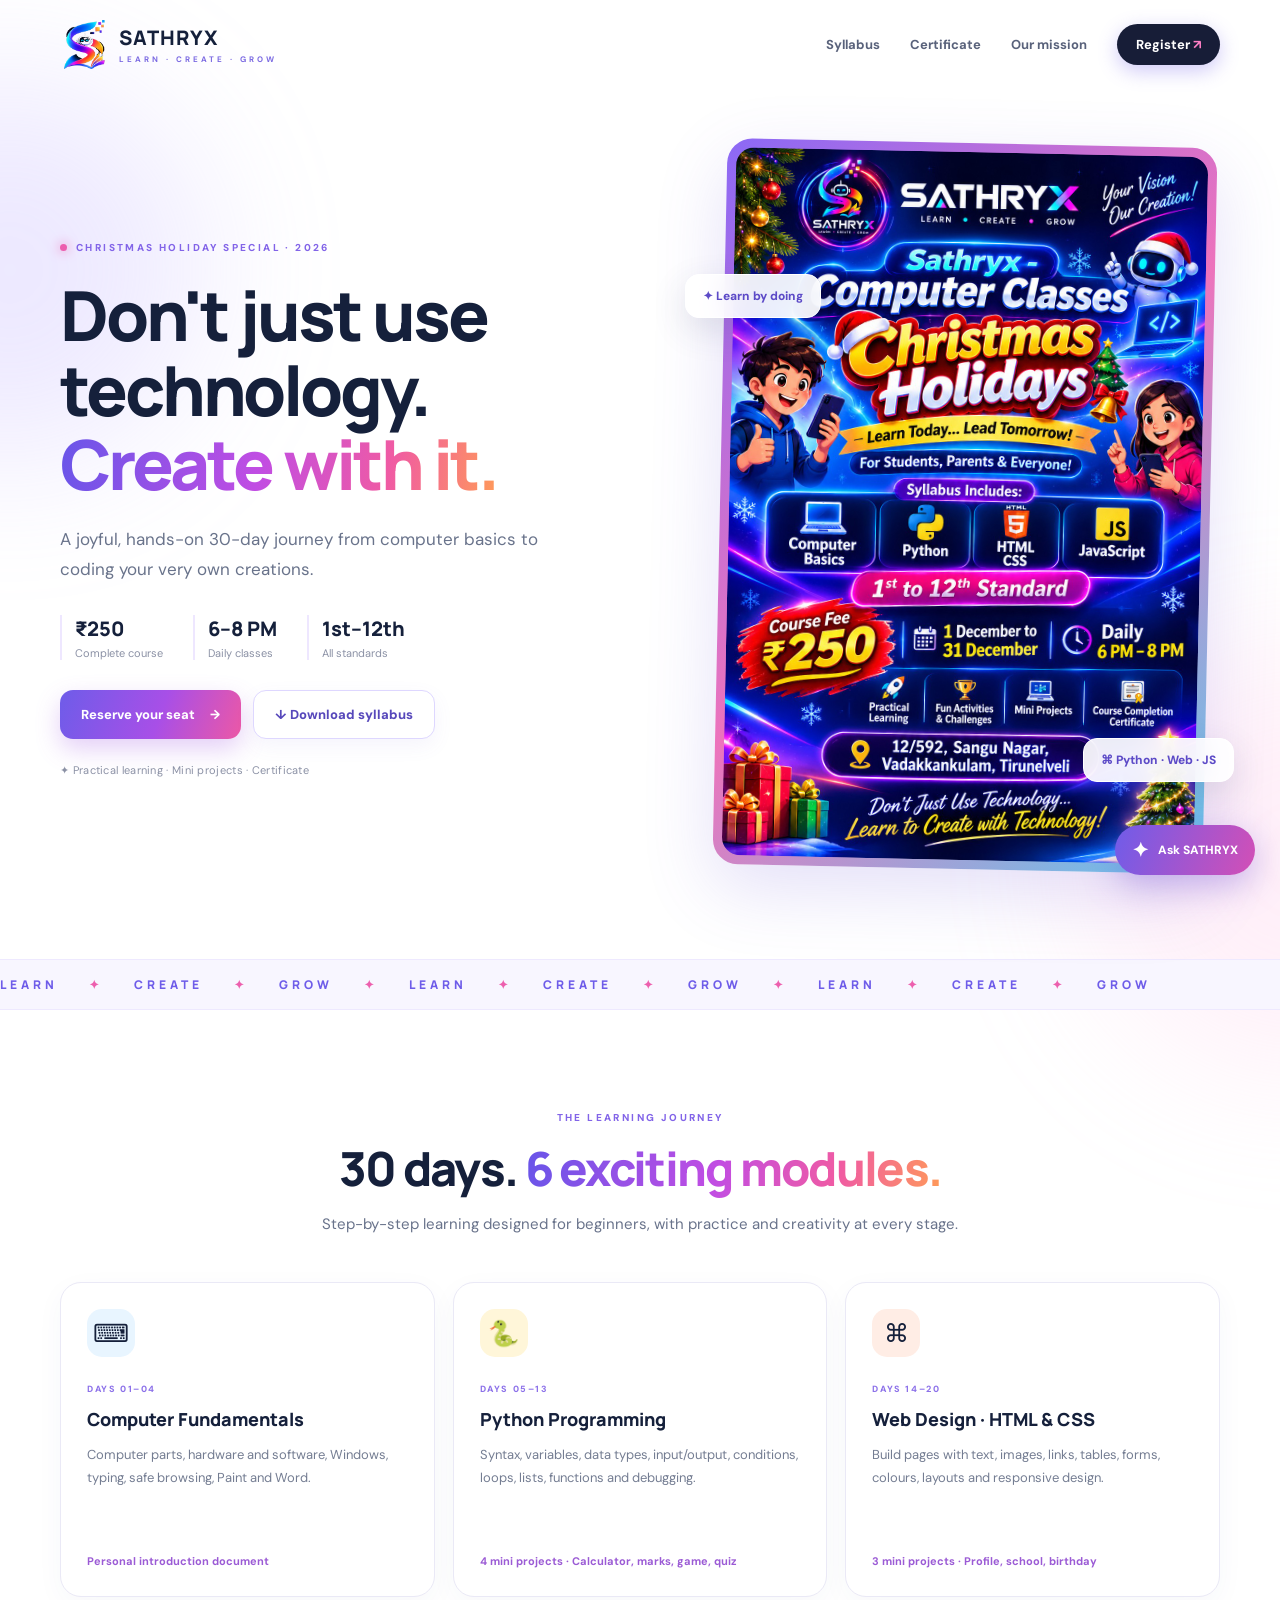
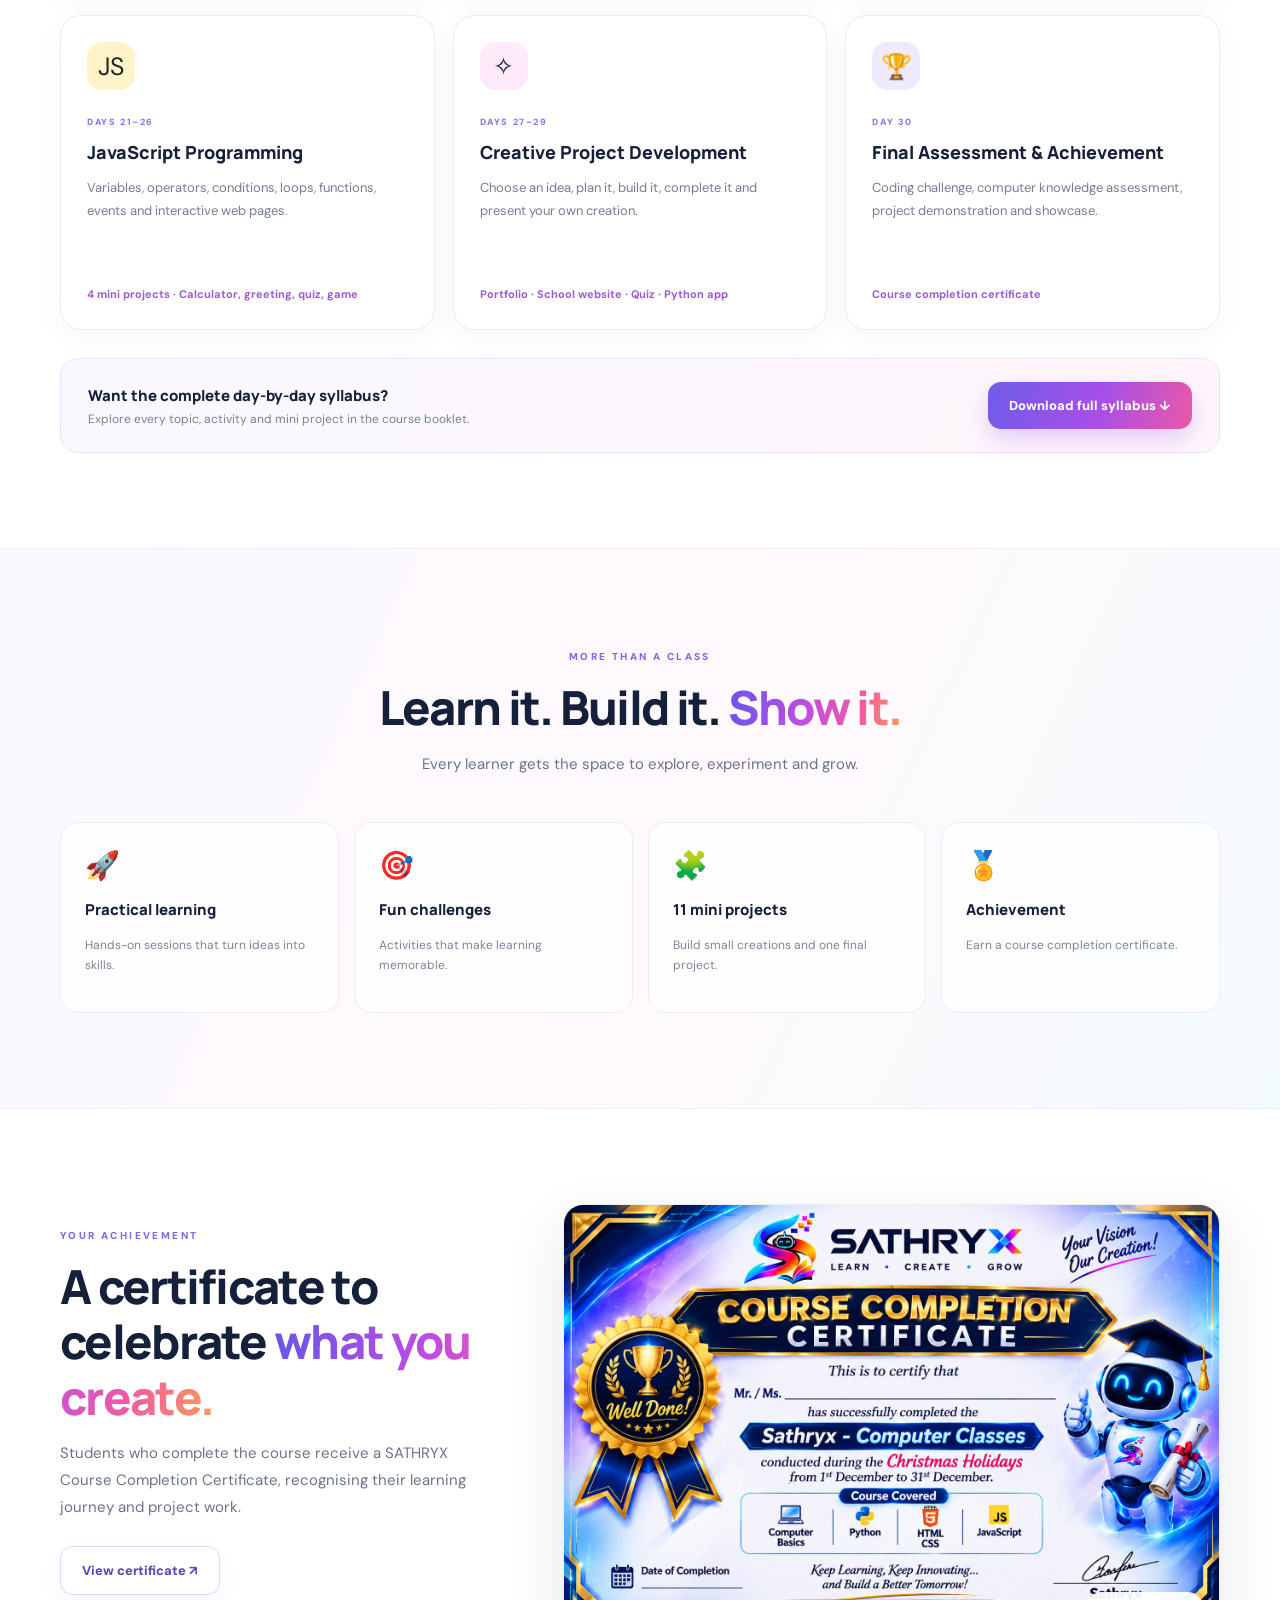
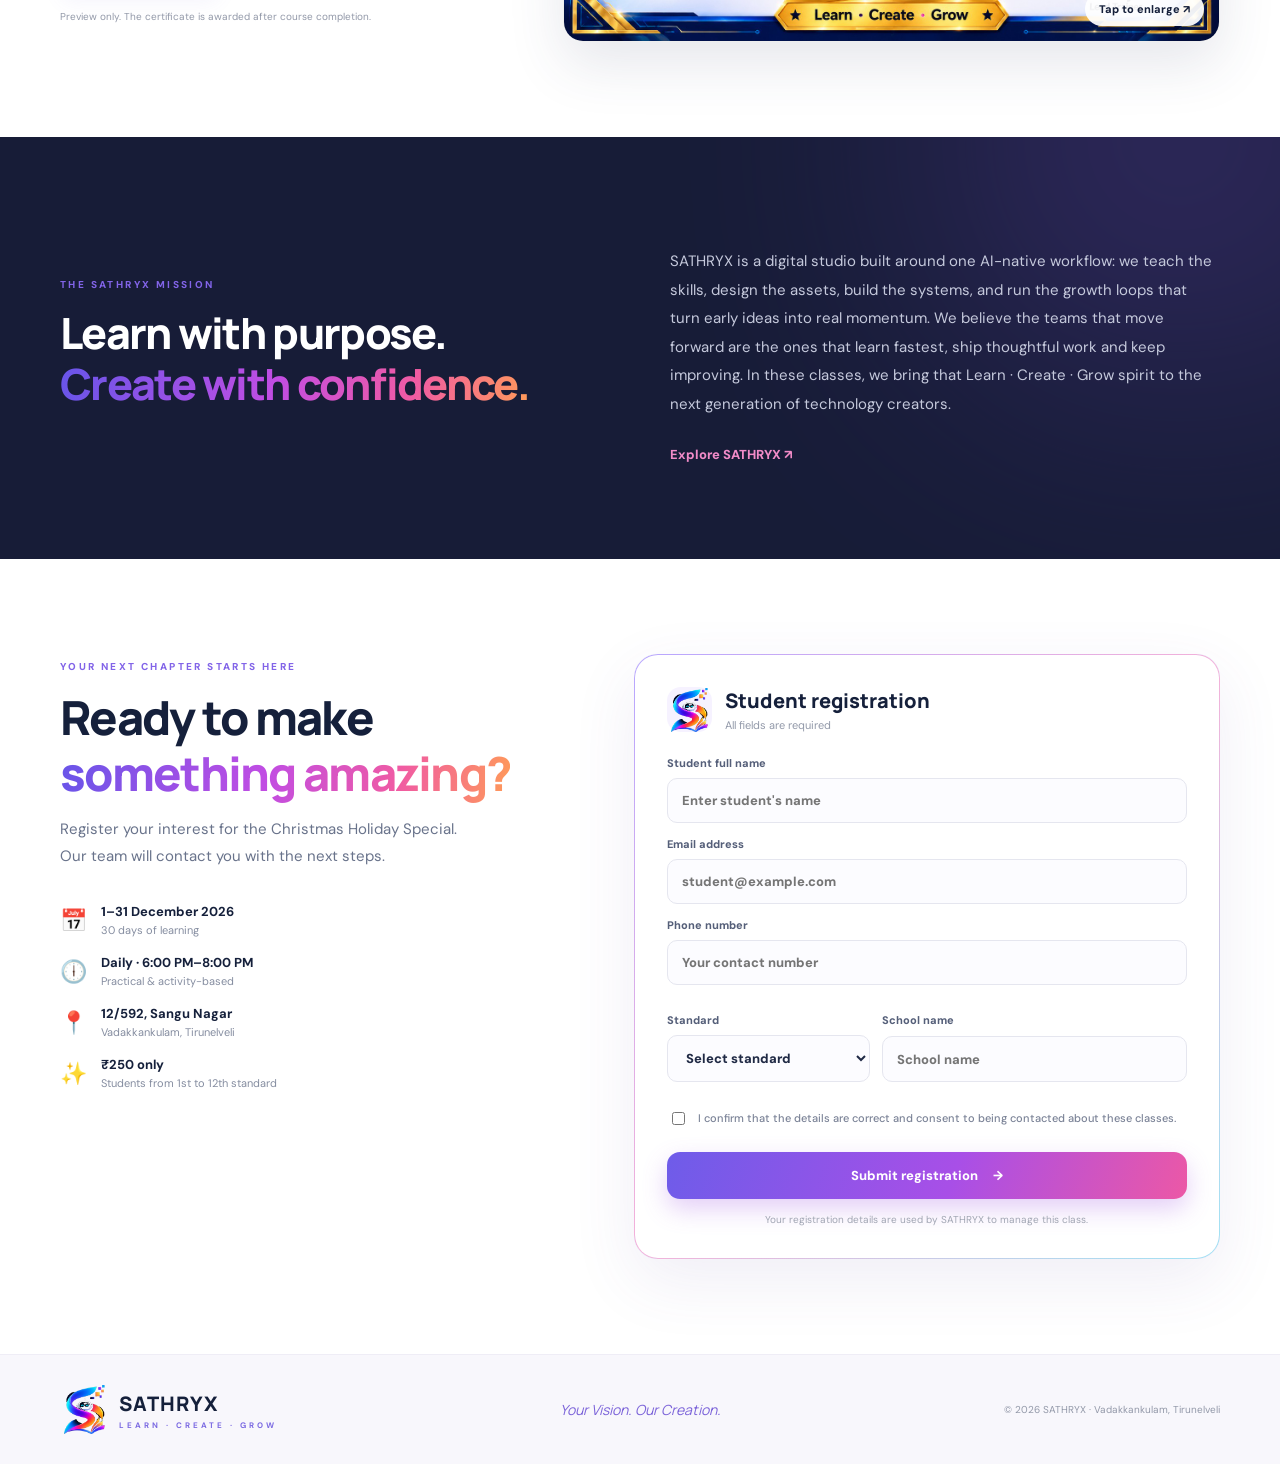
==== templates/index.html @ ca109db5 "Initial secure commit - SATHRYX Computer Classes" ====
<!DOCTYPE html>
<html lang="en">
<head>
<meta charset="UTF-8">
<meta name="viewport" content="width=device-width, initial-scale=1, viewport-fit=cover">
<meta name="theme-color" content="#ffffff">
<title>SATHRYX Christmas Computer Classes</title>
<meta name="description" content="30 days of practical computer learning with SATHRYX. Register for Christmas Holiday Special Computer Classes.">
<style>
@import url('https://fonts.googleapis.com/css2?family=DM+Sans:wght@400;500;600;700;800&family=Manrope:wght@400;500;600;700;800&display=swap');
:root{--ink:#15203b;--muted:#69738b;--line:#e9eaf4;--purple:#7656ef;--pink:#ed4eaa;--cyan:#36bde9;--shadow:0 20px 60px #53618c18}
*{box-sizing:border-box}
html{scroll-behavior:smooth;scroll-padding-top:90px;overflow-x:hidden;max-width:100%;-webkit-text-size-adjust:100%}
body{margin:0;background:#fff;color:var(--ink);font-family:'DM Sans',sans-serif;overflow-x:hidden;max-width:100%;position:relative}
@supports(overflow:clip){html,body{overflow-x:clip}}
img{max-width:100%}
a{color:inherit;text-decoration:none}
button,input,select{font:inherit}
.wrap{width:min(1160px,calc(100% - 44px));margin:auto}

/* Background blobs are clipped so they can never widen the page */
.ambient-wrap{position:absolute;inset:0;overflow:hidden;pointer-events:none;z-index:-1}
.ambient{position:absolute;pointer-events:none;filter:blur(75px);opacity:.25;border-radius:50%}
.a1{width:380px;height:380px;top:80px;left:-180px;background:#b7a7ff}
.a2{width:420px;height:420px;top:650px;right:-230px;background:#ffc1e5}

.nav{height:88px;display:flex;align-items:center;justify-content:space-between;position:relative;z-index:4}
.brand{display:flex;align-items:center;gap:10px;font:800 20px Manrope;letter-spacing:1px}
.brand img{width:49px;height:49px;object-fit:contain}
.brand small{display:block;font:700 8px 'DM Sans';letter-spacing:3px;color:#7b6ae2;margin-top:3px}
.nav nav{display:flex;align-items:center;gap:30px;color:#59627b;font-size:13px;font-weight:700}
.nav nav a:hover,.text-link:hover{color:var(--purple)}
.nav-cta{padding:12px 19px;border-radius:30px;background:#171d37;color:white!important;box-shadow:0 6px 20px #6e5ce955}
.nav-cta span{color:#ff80c7}
.hero{display:grid;grid-template-columns:minmax(0,1fr) minmax(0,.86fr);gap:55px;align-items:center;padding:55px 0 90px}
.eyebrow{font-size:10px;letter-spacing:2.4px;font-weight:800;color:#8264e8;display:inline-flex;align-items:center;gap:9px}
.eyebrow i{width:7px;height:7px;border-radius:50%;background:#ec5eae;box-shadow:0 0 12px #ec5eae;flex:none}
.hero h1{font:800 clamp(38px,5.5vw,69px)/1.08 Manrope;letter-spacing:-3px;margin:22px 0}
.gradient-text{background:linear-gradient(100deg,#6755e9 0%,#c14de3 46%,#f05ba3 75%,#ff9b58 100%);-webkit-background-clip:text;background-clip:text;color:transparent}
.lead{font-size:17px;line-height:1.8;color:var(--muted);max-width:500px}
.hero-facts{display:flex;gap:30px;margin:30px 0;flex-wrap:wrap}
.hero-facts div{display:grid;gap:4px;border-left:2px solid #eee7ff;padding-left:13px}
.hero-facts b{font:800 20px Manrope}
.hero-facts small{color:#8b91a5;font-size:11px}
.hero-actions{display:flex;gap:12px;flex-wrap:wrap}
.btn{border:0;cursor:pointer;display:inline-flex;align-items:center;justify-content:center;gap:15px;padding:15px 21px;border-radius:13px;font-weight:800;font-size:13px;transition:.25s transform,.25s box-shadow,.25s filter}
.btn:hover{transform:translateY(-4px);filter:saturate(1.2)}
.primary{color:white;background:linear-gradient(110deg,#6e5ce9,#a84fe7 55%,#ec58a6);box-shadow:0 10px 25px #a15be44a}
.primary:hover{box-shadow:0 15px 32px #a15be477}
.secondary{background:white;color:#5748bb;border:1px solid #ded7ff;box-shadow:0 7px 20px #6f5edb12}
.micro-note{margin-top:24px;color:#8b91a5;font-size:11px;letter-spacing:.3px}
.hero-art{position:relative;max-width:490px;margin:auto;width:100%}
.poster-frame{padding:9px;background:linear-gradient(135deg,#8b69f6,#ed73bc,#62c8ed);border-radius:25px;box-shadow:0 24px 70px #6d5bdc30;transform:rotate(1.2deg);transition:.4s}
.poster-frame:hover{transform:rotate(0) translateY(-7px)}
.poster-frame img{width:100%;height:auto;display:block;border-radius:18px}
.float-chip{position:absolute;background:#ffffffeb;backdrop-filter:blur(14px);border:1px solid #fff;box-shadow:0 12px 35px #38406b24;padding:13px 17px;border-radius:14px;font-weight:800;font-size:12px;color:#5c4ac7;white-space:nowrap}
.chip-one{left:-35px;top:18%}
.chip-two{right:-24px;bottom:12%}
.ticker{overflow:hidden;background:#f8f6ff;border-block:1px solid #eee9ff;padding:16px 0;color:#6e5ce9;font:800 12px Manrope;letter-spacing:4px;white-space:nowrap}
.ticker div{width:max-content;animation:marquee 28s linear infinite}
.ticker b{color:#ed5fae;margin:0 25px}
@keyframes marquee{to{transform:translateX(-35%)}}
.section{padding:95px 0}
.section-head{text-align:center;max-width:680px;margin:0 auto 44px}
.section-head h2,.certificate-copy h2,.mission h2,.register-intro h2{font:800 clamp(28px,4vw,47px)/1.18 Manrope;letter-spacing:-1.7px;margin:15px 0}
.section-head p,.certificate-copy p,.register-intro>p{color:var(--muted);line-height:1.8;font-size:15px}
.module-grid{display:grid;grid-template-columns:repeat(3,minmax(0,1fr));gap:18px}
.module-card{padding:26px;border:1px solid #eae9f6;border-radius:21px;background:#fff;box-shadow:0 8px 28px #3d47750a;transition:.3s;position:relative;overflow:hidden}
.module-card:before{content:'';position:absolute;inset:0 0 auto;height:3px;background:linear-gradient(90deg,#7562ed,#ed65b5,#56c5ed);transform:scaleX(0);transform-origin:left;transition:.3s}
.module-card:hover{transform:translateY(-8px);box-shadow:0 20px 45px #5142a51c;border-color:#d8d0ff}
.module-card:hover:before{transform:scaleX(1)}
.module-icon{width:48px;height:48px;border-radius:15px;display:grid;place-items:center;font-size:25px;margin-bottom:19px}
.blue{background:#e8f5ff}.yellow{background:#fff6d9}.orange{background:#ffede5}.gold{background:#fff4c9;color:#222}.pink{background:#ffeafa}.purple{background:#f0eaff}
.module-days{font-size:9px;letter-spacing:1.6px;font-weight:800;color:#8c71e9}
.module-card h3{font:800 18px Manrope;margin:10px 0}
.module-card p{font-size:13px;color:#747d92;line-height:1.75;min-height:92px}
.module-card small{font-size:11px;color:#9b5bd5;font-weight:700}
.syllabus-banner{margin-top:28px;padding:23px 27px;border:1px solid #e9e2ff;background:linear-gradient(110deg,#faf8ff,#fff7fc);border-radius:18px;display:flex;justify-content:space-between;align-items:center;gap:20px}
.syllabus-banner div{display:grid;gap:5px}
.syllabus-banner b{font:800 15px Manrope}
.syllabus-banner span{font-size:12px;color:#798196}
.benefits{background:linear-gradient(115deg,#faf9ff,#fff9fc 55%,#f4fbff);border-block:1px solid #f0edf9}
.benefit-grid{display:grid;grid-template-columns:repeat(4,minmax(0,1fr));gap:15px}
.benefit{background:#ffffffc9;border:1px solid #eeeaf8;border-radius:18px;padding:24px;transition:.25s}
.benefit:hover{transform:translateY(-6px);box-shadow:var(--shadow)}
.benefit>span{font-size:28px}
.benefit h3{font:800 15px Manrope}
.benefit p{font-size:12px;color:#7b8498;line-height:1.7}
.split{display:grid;grid-template-columns:minmax(0,.8fr) minmax(0,1.2fr);gap:65px;align-items:center}
.certificate-copy p{margin-bottom:25px}
.disclaimer{display:block;color:#9298a8;font-size:10px;margin-top:15px}
.certificate-image{display:block;position:relative;border-radius:20px;overflow:hidden;box-shadow:0 22px 55px #34416b20;border:1px solid #eee}
.certificate-image img{width:100%;height:auto;display:block;transition:.5s}
.certificate-image:hover img{transform:scale(1.035)}
.certificate-image span{position:absolute;bottom:15px;right:15px;background:#fffE;padding:10px 14px;border-radius:30px;font-size:11px;font-weight:800}
.mission{background:#171c37;color:white;position:relative;overflow:hidden}
.mission:after{content:'';position:absolute;width:400px;height:400px;border-radius:50%;right:-100px;top:-200px;background:#8858e7;filter:blur(140px);opacity:.35}
.mission-inner{display:grid;grid-template-columns:minmax(0,1fr) minmax(0,1fr);gap:60px;align-items:center;position:relative;z-index:1}
.mission h2{font-size:clamp(30px,4vw,43px)}
.mission p{color:#c5c9dc;line-height:1.9;font-size:15px}
.text-link{display:inline-block;color:#f18bc8;font-weight:800;font-size:13px;margin-top:13px}
.register-section{display:grid;grid-template-columns:minmax(0,.85fr) minmax(0,1fr);gap:75px;align-items:start}
.register-intro>p{max-width:400px}
.detail-stack{display:grid;gap:17px;margin-top:33px}
.detail-stack>div{display:flex;gap:14px;align-items:center;font-size:22px}
.detail-stack span{display:grid;gap:3px;min-width:0}
.detail-stack b{font-size:13px}
.detail-stack small{font-size:11px;color:#858da0}
.register-card{padding:32px;border:1px solid #e8e4f8;border-radius:23px;background:#fff;box-shadow:0 22px 65px #5c4b9b18;position:relative;min-width:0}
.register-card:before{content:'';position:absolute;inset:-1px;border-radius:24px;padding:1px;background:linear-gradient(135deg,#b7a7ff,#f4b1d9,#9fe3f4);-webkit-mask:linear-gradient(#000 0 0) content-box,linear-gradient(#000 0 0);-webkit-mask-composite:xor;mask-composite:exclude;pointer-events:none}
.form-heading{display:flex;gap:13px;align-items:center;margin-bottom:24px}
.mini-logo{width:45px;height:45px;border-radius:14px;background:#f6f2ff;display:grid;place-items:center;flex:none}
.mini-logo img{width:37px}
.form-heading h3{margin:0;font:800 20px Manrope}
.form-heading p{margin:4px 0 0;color:#9299a9;font-size:11px}
.register-card label{display:grid;gap:8px;font-size:11px;font-weight:800;color:#555f79;margin:14px 0;min-width:0}
.register-card input,.register-card select{width:100%;min-width:0;padding:13px 14px;border:1px solid #e5e6ef;border-radius:10px;outline:0;background:#fcfcff;color:#202a45;font-size:13px;transition:.2s}
.register-card input:focus,.register-card select:focus{border-color:#a48df5;box-shadow:0 0 0 4px #9d85f51c;background:#fff}
.form-row{display:grid;grid-template-columns:minmax(0,.8fr) minmax(0,1.2fr);gap:12px}
.register-card .consent{display:flex;align-items:flex-start;gap:9px;font-weight:500;line-height:1.6;color:#7b8397}
.consent input{width:15px;margin-top:2px;accent-color:#815eea;flex:none}
.submit-btn{width:100%;margin-top:10px}
.form-message{font-size:12px;line-height:1.5;color:#20835b}
.privacy-note{display:block;text-align:center;color:#a0a5b2;font-size:10px;margin-top:14px}
.footer{background:#f8f7fc;border-top:1px solid #efedf6;padding:30px 0}
.footer-inner{display:flex;align-items:center;justify-content:space-between}
.footer-inner p{font:italic 14px Manrope;color:#7b63d9}
.footer-inner>small{color:#9298a8;font-size:10px}

/* Chat launcher + panel (fixed to the visible screen, safe-area aware) */
.chat-launch{position:fixed;right:max(25px,env(safe-area-inset-right));bottom:max(25px,env(safe-area-inset-bottom));z-index:10;border:0;border-radius:40px;padding:12px 17px;background:linear-gradient(110deg,#6f5ce9,#d34fb6);color:white;box-shadow:0 10px 35px #7958d866;display:flex;gap:9px;align-items:center;cursor:pointer;font-weight:800;max-width:calc(100vw - 30px)}
.chat-launch span{font-size:20px}
.chat-launch i{font-style:normal;font-size:12px;white-space:nowrap}
.chat-panel{position:fixed;right:max(24px,env(safe-area-inset-right));bottom:calc(max(25px,env(safe-area-inset-bottom)) + 60px);width:min(360px,calc(100vw - 32px));height:min(470px,calc(100vh - 120px));height:min(470px,calc(100dvh - 120px));background:#fff;border:1px solid #e7e2f5;border-radius:20px;box-shadow:0 22px 80px #26345b35;z-index:11;display:none;flex-direction:column;overflow:hidden}
.chat-panel.open{display:flex;animation:pop .22s ease}
@keyframes pop{from{opacity:0;transform:translateY(12px) scale(.97)}to{opacity:1;transform:none}}
.chat-head{display:flex;align-items:center;gap:11px;padding:15px;background:linear-gradient(110deg,#f7f4ff,#fff5fb);border-bottom:1px solid #eee}
.bot-avatar{width:36px;height:36px;border-radius:12px;background:linear-gradient(130deg,#735fe9,#ec61b1);display:grid;place-items:center;color:white;flex:none}
.chat-head div:nth-child(2){display:grid;gap:3px;flex:1;min-width:0}
.chat-head b{font-size:13px}
.chat-head small{font-size:10px;color:#8790a4}
.chat-head button{border:0;background:none;font-size:24px;color:#69728a;cursor:pointer}
.chat-controls{padding:10px 15px;display:flex;align-items:center;justify-content:space-between;font-size:11px;color:#7b8499}
.chat-controls select{border:1px solid #e5e2f2;border-radius:8px;padding:6px}
.chat-messages{padding:15px;flex:1;overflow:auto;background:#fcfbff;-webkit-overflow-scrolling:touch}
.bubble{max-width:88%;padding:11px 13px;border-radius:14px;font-size:12px;line-height:1.6;margin-bottom:10px;white-space:pre-wrap;overflow-wrap:anywhere}
.bubble.bot{background:white;border:1px solid #eeeaf7;color:#4f5870;border-top-left-radius:4px}
.bubble.user{background:#765ce8;color:white;margin-left:auto;border-top-right-radius:4px}
.chat-form{display:flex;gap:8px;padding:12px;border-top:1px solid #eee}
.chat-form input{flex:1;min-width:0;border:1px solid #e7e6ef;border-radius:10px;padding:11px;font-size:12px;outline:0}
.chat-form button{width:40px;border:0;border-radius:10px;background:#785ee9;color:white;cursor:pointer}

/* Tablet */
@media(max-width:850px){
.hero{gap:30px}
.module-grid{grid-template-columns:repeat(2,minmax(0,1fr))}
.split,.register-section{gap:35px}
.benefit-grid{grid-template-columns:repeat(2,minmax(0,1fr))}
}

/* Phone */
@media(max-width:650px){
.wrap{width:calc(100% - 30px);max-width:520px}
.nav{height:72px}
.brand{font-size:17px}
.brand img{width:42px;height:42px}
.nav nav{gap:12px}
.nav nav>a:not(.nav-cta){display:none}
.nav-cta{padding:10px 14px}
.hero{grid-template-columns:minmax(0,1fr);padding:35px 0 65px;gap:38px}
.hero h1{font-size:clamp(34px,11vw,45px);letter-spacing:-2px}
.lead{font-size:15px}
.hero-facts{gap:20px}
.hero-facts b{font-size:17px}
.hero-art{width:88%}
.chip-one{left:-10px}
.chip-two{right:-10px}
.float-chip{padding:10px 13px;font-size:11px}
.section{padding:70px 0}
.module-grid{gap:12px}
.module-card{padding:18px}
.module-card h3{font-size:15px}
.module-card p{font-size:12px;min-height:120px}
.module-card small{font-size:10px}
.syllabus-banner{align-items:flex-start;flex-direction:column}
.syllabus-banner .btn{width:100%}
.benefit-grid{gap:10px}
.benefit{padding:17px}
.split,.register-section,.mission-inner{grid-template-columns:minmax(0,1fr);gap:30px}
.certificate-copy h2,.register-intro h2,.mission h2{font-size:clamp(28px,9vw,36px)}
.mission-inner{gap:5px}
.detail-stack>div{font-size:20px}
.register-card{padding:23px 18px}
/* 16px stops iPhone from zooming the page when a field is tapped */
.register-card input,.register-card select{font-size:16px}
.form-row{grid-template-columns:minmax(0,1fr)}
.footer-inner{flex-wrap:wrap;gap:12px}
.footer-inner>small{width:100%}
.hero-actions .btn{font-size:12px;padding:13px 15px}
.chat-launch{right:max(15px,env(safe-area-inset-right));bottom:max(15px,env(safe-area-inset-bottom));padding:11px 15px}
.chat-panel{right:max(10px,env(safe-area-inset-right));left:10px;width:auto;bottom:calc(max(15px,env(safe-area-inset-bottom)) + 58px);height:min(470px,calc(100vh - 110px));height:min(470px,calc(100dvh - 110px))}
.chat-form input{font-size:16px}
}

/* Small phones */
@media(max-width:480px){
.module-grid,.benefit-grid{grid-template-columns:minmax(0,1fr)}
.module-card p{min-height:0}
.hero-facts{gap:14px}
.hero-art{width:92%}
}
@media(prefers-reduced-motion:reduce){.ticker div{animation:none}*{scroll-behavior:auto!important}}
</style>
</head>
<body>
<div class="ambient-wrap"><div class="ambient a1"></div><div class="ambient a2"></div></div>
<header class="nav wrap"><a class="brand" href="#top"><img src="/static/img/sathryx-logo.webp" alt="SATHRYX logo"><span>SATHRYX<small>LEARN · CREATE · GROW</small></span></a><nav><a href="#journey">Syllabus</a><a href="#certificate">Certificate</a><a href="#mission">Our mission</a><a class="nav-cta" href="#register">Register <span>↗</span></a></nav></header>
<main id="top"><section class="hero wrap"><div class="hero-copy"><span class="eyebrow"><i></i> CHRISTMAS HOLIDAY SPECIAL · 2026</span><h1>Don't just use technology.<br><span class="gradient-text">Create with it.</span></h1><p class="lead">A joyful, hands-on 30-day journey from computer basics to coding your very own creations.</p><div class="hero-facts"><div><b>₹250</b><small>Complete course</small></div><div><b>6–8 PM</b><small>Daily classes</small></div><div><b>1st–12th</b><small>All standards</small></div></div><div class="hero-actions"><a class="btn primary" href="#register">Reserve your seat <span>→</span></a><a class="btn secondary" href="/static/docs/sathryx-course-syllabus.pdf" download>↓ Download syllabus</a></div><div class="micro-note">✦ Practical learning · Mini projects · Certificate</div></div><div class="hero-art"><div class="poster-frame"><img src="/static/img/christmas-poster.jpg" alt="SATHRYX Christmas Holiday Computer Classes promotional poster"></div><div class="float-chip chip-one">✦ Learn by doing</div><div class="float-chip chip-two">⌘ Python · Web · JS</div></div></section>
<section class="ticker"><div>LEARN <b>✦</b> CREATE <b>✦</b> GROW <b>✦</b> LEARN <b>✦</b> CREATE <b>✦</b> GROW <b>✦</b> LEARN <b>✦</b> CREATE <b>✦</b> GROW</div></section>
<section class="section wrap" id="journey"><div class="section-head"><span class="eyebrow">THE LEARNING JOURNEY</span><h2>30 days. <span class="gradient-text">6 exciting modules.</span></h2><p>Step-by-step learning designed for beginners, with practice and creativity at every stage.</p></div><div class="module-grid"><article class="module-card"><div class="module-icon blue">⌨</div><span class="module-days">DAYS 01–04</span><h3>Computer Fundamentals</h3><p>Computer parts, hardware and software, Windows, typing, safe browsing, Paint and Word.</p><small>Personal introduction document</small></article><article class="module-card"><div class="module-icon yellow">🐍</div><span class="module-days">DAYS 05–13</span><h3>Python Programming</h3><p>Syntax, variables, data types, input/output, conditions, loops, lists, functions and debugging.</p><small>4 mini projects · Calculator, marks, game, quiz</small></article><article class="module-card"><div class="module-icon orange">⌘</div><span class="module-days">DAYS 14–20</span><h3>Web Design · HTML & CSS</h3><p>Build pages with text, images, links, tables, forms, colours, layouts and responsive design.</p><small>3 mini projects · Profile, school, birthday</small></article><article class="module-card"><div class="module-icon gold">JS</div><span class="module-days">DAYS 21–26</span><h3>JavaScript Programming</h3><p>Variables, operators, conditions, loops, functions, events and interactive web pages.</p><small>4 mini projects · Calculator, greeting, quiz, game</small></article><article class="module-card"><div class="module-icon pink">✧</div><span class="module-days">DAYS 27–29</span><h3>Creative Project Development</h3><p>Choose an idea, plan it, build it, complete it and present your own creation.</p><small>Portfolio · School website · Quiz · Python app</small></article><article class="module-card"><div class="module-icon purple">🏆</div><span class="module-days">DAY 30</span><h3>Final Assessment & Achievement</h3><p>Coding challenge, computer knowledge assessment, project demonstration and showcase.</p><small>Course completion certificate</small></article></div><div class="syllabus-banner"><div><b>Want the complete day-by-day syllabus?</b><span>Explore every topic, activity and mini project in the course booklet.</span></div><a class="btn primary" href="/static/docs/sathryx-course-syllabus.pdf" download>Download full syllabus ↓</a></div></section>
<section class="section benefits"><div class="wrap"><div class="section-head"><span class="eyebrow">MORE THAN A CLASS</span><h2>Learn it. Build it. <span class="gradient-text">Show it.</span></h2><p>Every learner gets the space to explore, experiment and grow.</p></div><div class="benefit-grid"><div class="benefit"><span>🚀</span><h3>Practical learning</h3><p>Hands-on sessions that turn ideas into skills.</p></div><div class="benefit"><span>🎯</span><h3>Fun challenges</h3><p>Activities that make learning memorable.</p></div><div class="benefit"><span>🧩</span><h3>11 mini projects</h3><p>Build small creations and one final project.</p></div><div class="benefit"><span>🏅</span><h3>Achievement</h3><p>Earn a course completion certificate.</p></div></div></div></section>
<section class="section wrap split" id="certificate"><div class="certificate-copy"><span class="eyebrow">YOUR ACHIEVEMENT</span><h2>A certificate to celebrate <span class="gradient-text">what you create.</span></h2><p>Students who complete the course receive a SATHRYX Course Completion Certificate, recognising their learning journey and project work.</p><a class="btn secondary" href="/static/img/course-certificate.jpg" target="_blank">View certificate ↗</a><small class="disclaimer">Preview only. The certificate is awarded after course completion.</small></div><a class="certificate-image" href="/static/img/course-certificate.jpg" target="_blank"><img src="/static/img/course-certificate.jpg" alt="Preview of SATHRYX course completion certificate"><span>Tap to enlarge ↗</span></a></section>
<section class="section mission" id="mission"><div class="wrap mission-inner"><div><span class="eyebrow">THE SATHRYX MISSION</span><h2>Learn with purpose.<br><span class="gradient-text">Create with confidence.</span></h2></div><div><p>SATHRYX is a digital studio built around one AI-native workflow: we teach the skills, design the assets, build the systems, and run the growth loops that turn early ideas into real momentum. We believe the teams that move forward are the ones that learn fastest, ship thoughtful work and keep improving. In these classes, we bring that Learn · Create · Grow spirit to the next generation of technology creators.</p><a class="text-link" href="https://sathryx.onrender.com" target="_blank" rel="noopener">Explore SATHRYX ↗</a></div></div></section>
<section class="section wrap register-section" id="register"><div class="register-intro"><span class="eyebrow">YOUR NEXT CHAPTER STARTS HERE</span><h2>Ready to make <span class="gradient-text">something amazing?</span></h2><p>Register your interest for the Christmas Holiday Special. Our team will contact you with the next steps.</p><div class="detail-stack"><div>📅 <span><b>1–31 December 2026</b><small>30 days of learning</small></span></div><div>🕕 <span><b>Daily · 6:00 PM–8:00 PM</b><small>Practical & activity-based</small></span></div><div>📍 <span><b>12/592, Sangu Nagar</b><small>Vadakkankulam, Tirunelveli</small></span></div><div>✨ <span><b>₹250 only</b><small>Students from 1st to 12th standard</small></span></div></div></div><form class="register-card" id="registrationForm"><div class="form-heading"><div class="mini-logo"><img src="/static/img/sathryx-logo.webp" alt=""></div><div><h3>Student registration</h3><p>All fields are required</p></div></div><label>Student full name<input name="name" required maxlength="100" placeholder="Enter student's name"></label><label>Email address<input type="email" name="email" required maxlength="254" placeholder="student@example.com"></label><label>Phone number<input type="tel" name="phone" required minlength="8" maxlength="20" placeholder="Your contact number"></label><div class="form-row"><label>Standard<select name="standard" required><option value="">Select standard</option><option>1st Standard</option><option>2nd Standard</option><option>3rd Standard</option><option>4th Standard</option><option>5th Standard</option><option>6th Standard</option><option>7th Standard</option><option>8th Standard</option><option>9th Standard</option><option>10th Standard</option><option>11th Standard</option><option>12th Standard</option></select></label><label>School name<input name="school" required maxlength="180" placeholder="School name"></label></div><label class="consent"><input type="checkbox" required> I confirm that the details are correct and consent to being contacted about these classes.</label><button class="btn primary submit-btn" type="submit">Submit registration <span>→</span></button><p class="form-message" id="formMessage" role="status"></p><small class="privacy-note">Your registration details are used by SATHRYX to manage this class.</small></form></section>
</main><footer class="footer"><div class="wrap footer-inner"><a class="brand" href="#top"><img src="/static/img/sathryx-logo.webp" alt="SATHRYX"><span>SATHRYX<small>LEARN · CREATE · GROW</small></span></a><p>Your Vision. Our Creation.</p><small>© 2026 SATHRYX · Vadakkankulam, Tirunelveli</small></div></footer>
<button class="chat-launch" id="chatLaunch" aria-label="Open SATHRYX assistant"><span>✦</span><i>Ask SATHRYX</i></button><section class="chat-panel" id="chatPanel" aria-label="SATHRYX chat assistant"><div class="chat-head"><div class="bot-avatar">✦</div><div><b>SATHRYX Assistant</b><small>Here to help you learn</small></div><button id="chatClose" aria-label="Close chat">×</button></div><div class="chat-controls"><label for="chatLanguage">Language</label><select id="chatLanguage"><option>English</option><option>தமிழ்</option><option>Hindi</option></select></div><div class="chat-messages" id="chatMessages"><div class="bubble bot">Hi there! 👋 Ask me about the syllabus, timings, fee, registration or certificate.</div></div><form id="chatForm" class="chat-form"><input id="chatInput" placeholder="Type your question…" autocomplete="off"><button aria-label="Send message">➤</button></form></section>
<script>
const form=document.getElementById('registrationForm');
form?.addEventListener('submit',async e=>{e.preventDefault();const btn=form.querySelector('button[type=submit]'),msg=document.getElementById('formMessage');btn.disabled=true;btn.textContent='Submitting…';msg.textContent='';try{const data=Object.fromEntries(new FormData(form));const r=await fetch('/api/register',{method:'POST',headers:{'Content-Type':'application/json'},body:JSON.stringify(data)});const out=await r.json();if(!r.ok)throw new Error(out.message||'Registration failed');msg.textContent='✓ '+out.message;msg.style.color='#16865b';form.reset()}catch(err){msg.textContent='⚠ '+err.message;msg.style.color='#c04464'}finally{btn.disabled=false;btn.innerHTML='Submit registration <span>→</span>'}});
const panel=document.getElementById('chatPanel');document.getElementById('chatLaunch').onclick=()=>panel.classList.add('open');document.getElementById('chatClose').onclick=()=>panel.classList.remove('open');
const chatForm=document.getElementById('chatForm'),input=document.getElementById('chatInput'),messages=document.getElementById('chatMessages');
function bubble(text,who){const el=document.createElement('div');el.className='bubble '+who;el.textContent=text;messages.appendChild(el);messages.scrollTop=messages.scrollHeight;return el}
chatForm.addEventListener('submit',async e=>{e.preventDefault();const text=input.value.trim();if(!text)return;bubble(text,'user');input.value='';const waiting=bubble('Thinking…','bot');try{const r=await fetch('/api/chat',{method:'POST',headers:{'Content-Type':'application/json'},body:JSON.stringify({message:text,language:document.getElementById('chatLanguage').value})});const data=await r.json();waiting.textContent=data.reply||'Please try again.'}catch{waiting.textContent='Connection issue. Please try again.'}messages.scrollTop=messages.scrollHeight});
</script>
</body>
</html>
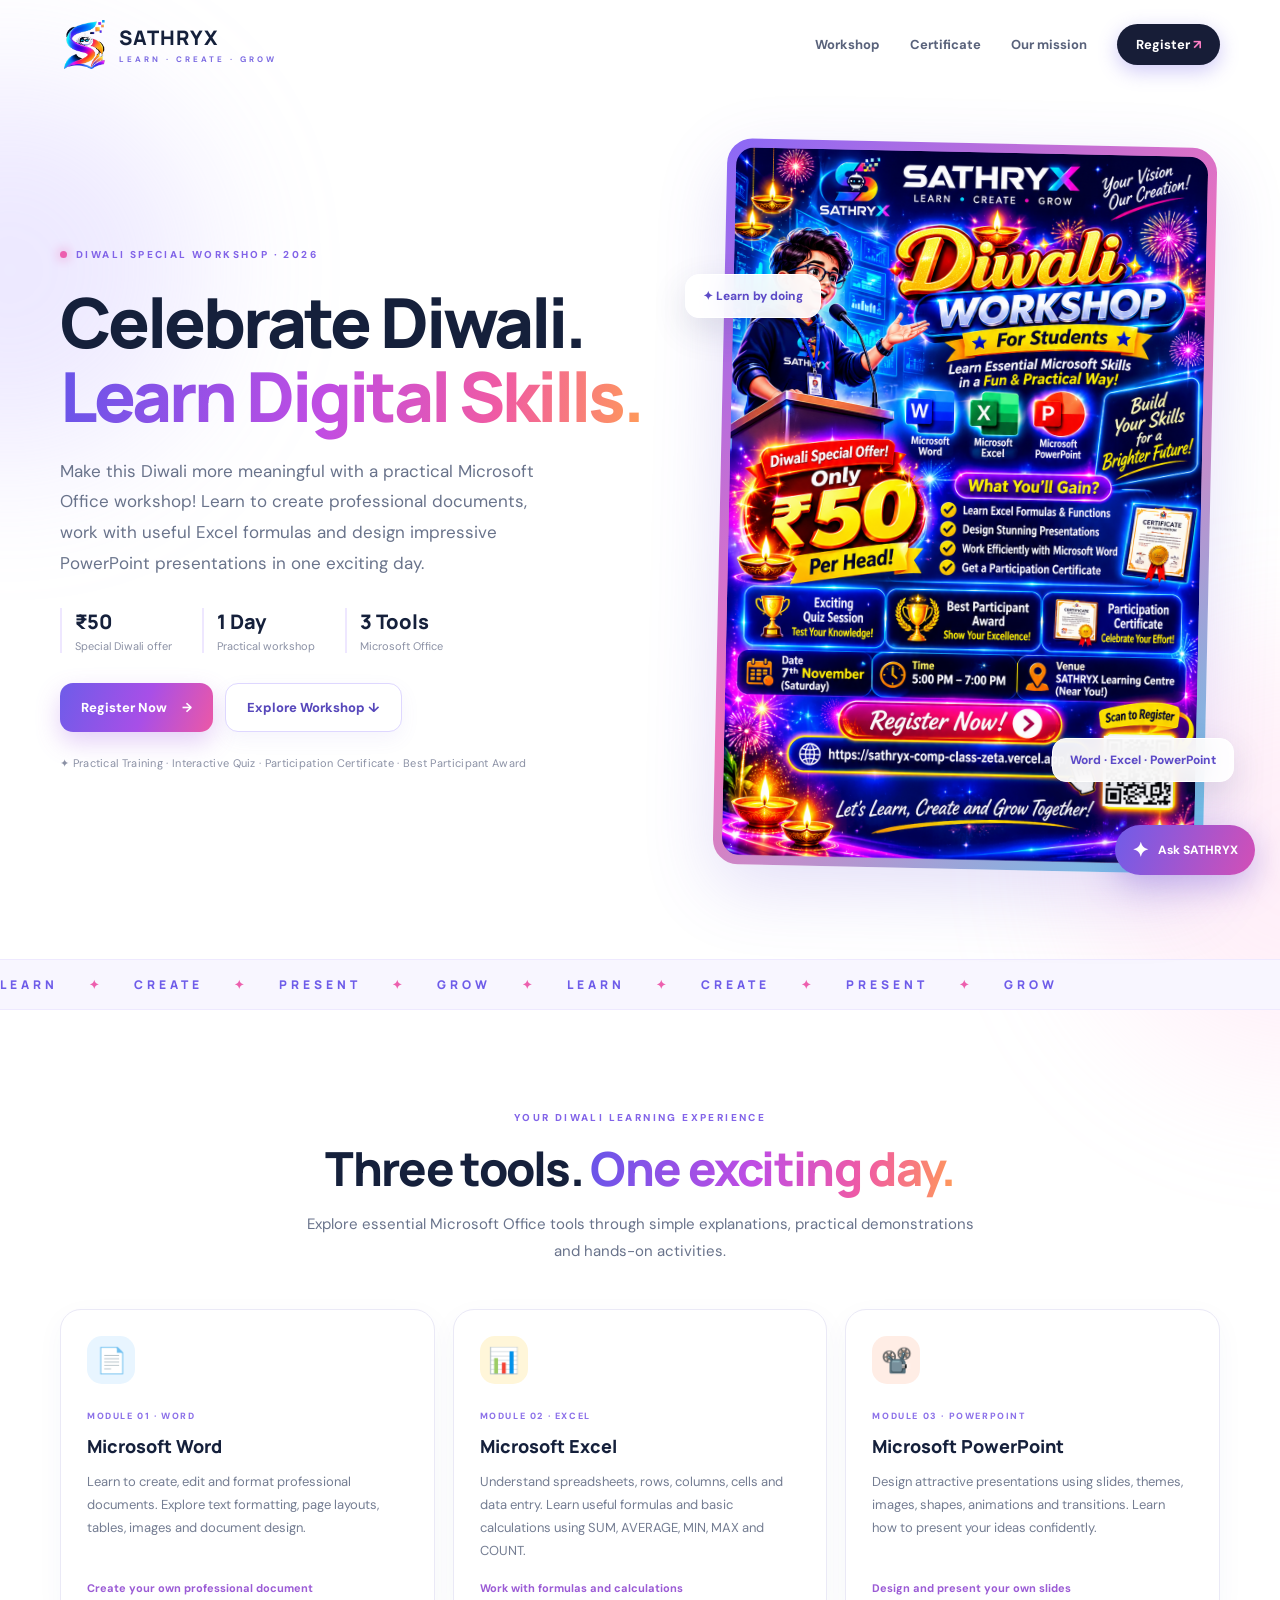
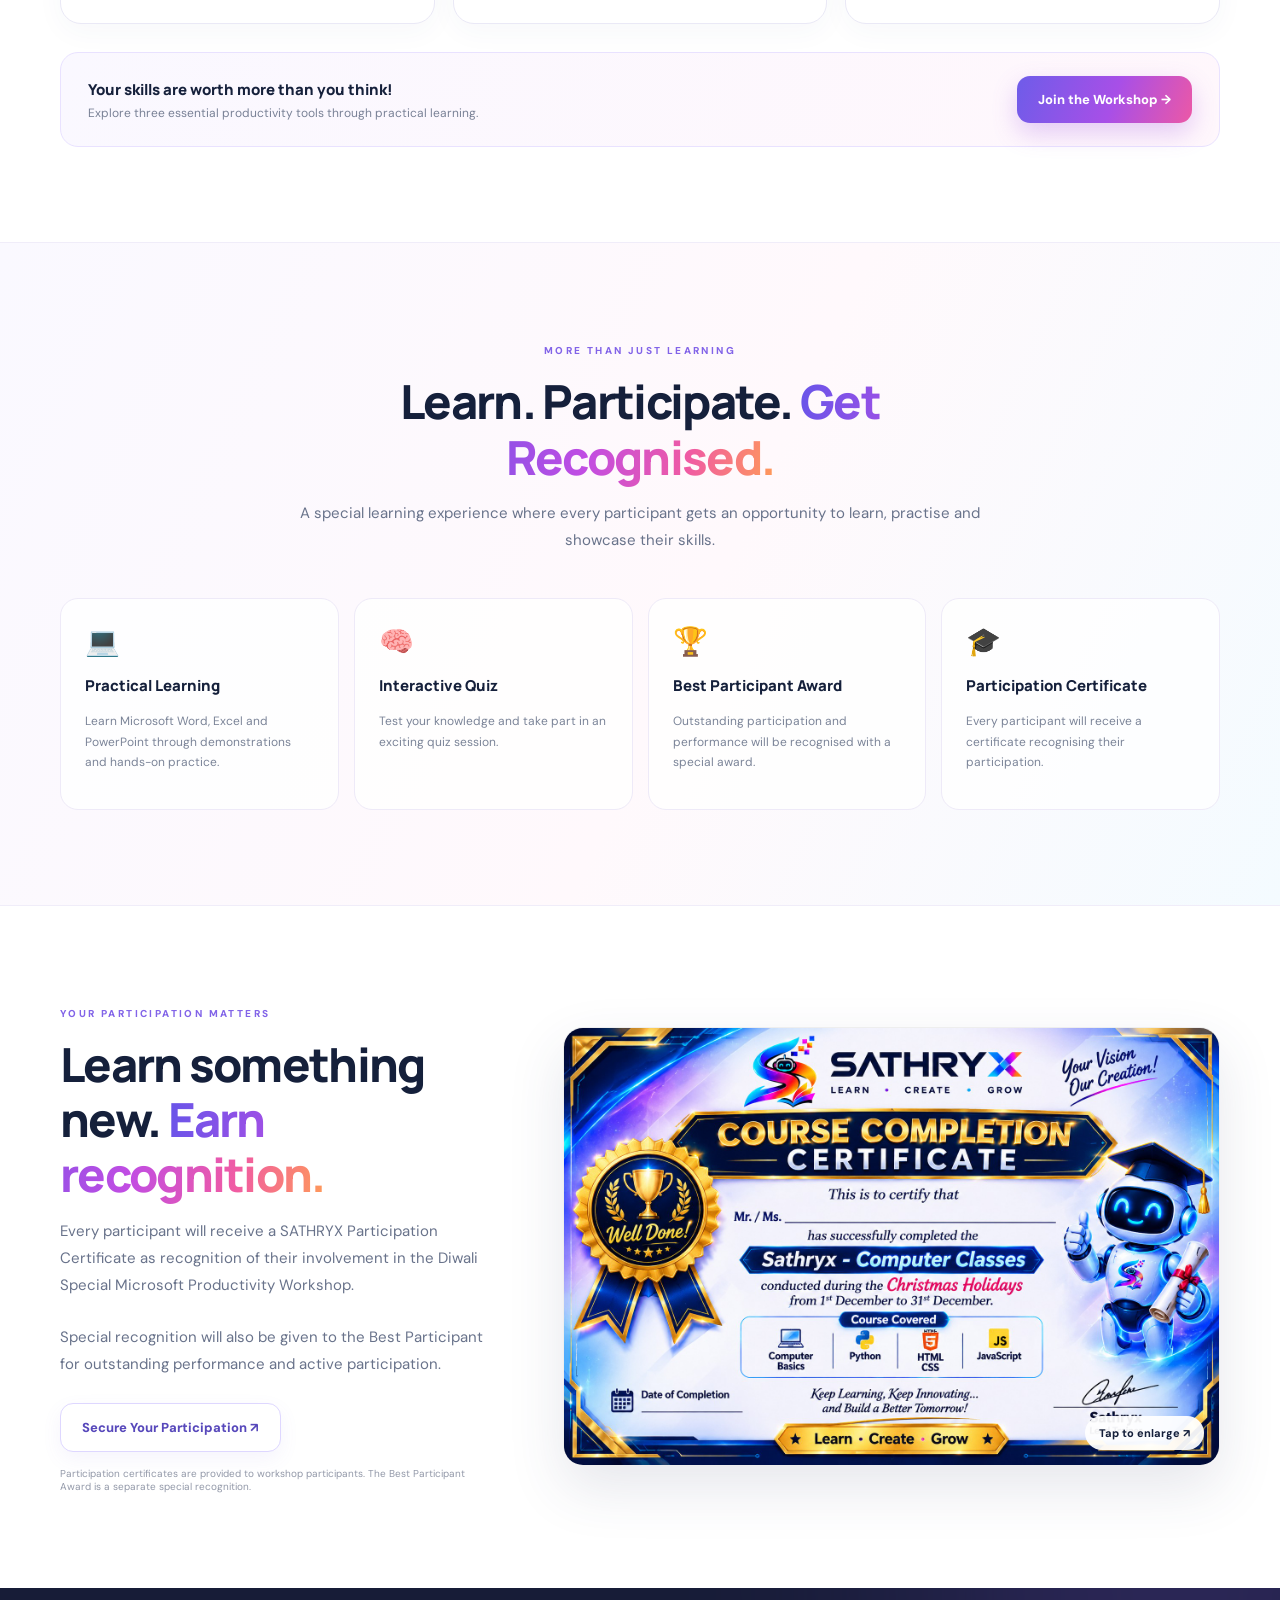
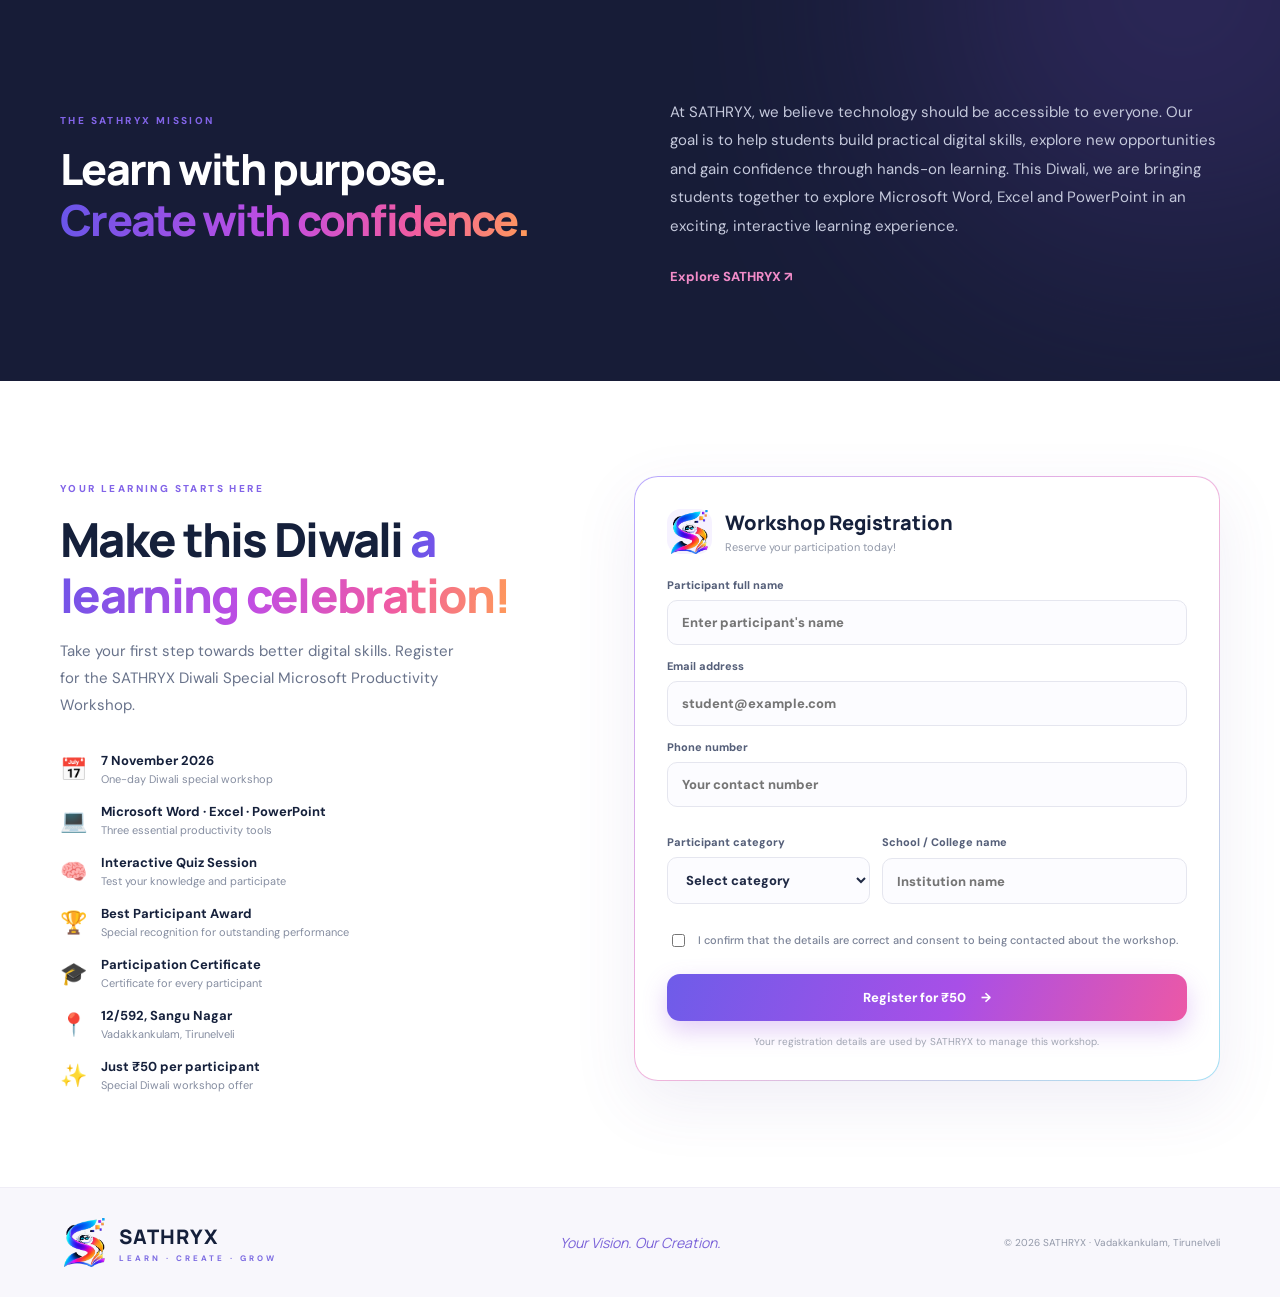
==== commit 2dbc9776: "Update index.html" ====
--- a/templates/index.html
+++ b/templates/index.html
@@ -4,8 +4,8 @@
 <meta charset="UTF-8">
 <meta name="viewport" content="width=device-width, initial-scale=1, viewport-fit=cover">
 <meta name="theme-color" content="#ffffff">
-<title>SATHRYX Christmas Computer Classes</title>
-<meta name="description" content="30 days of practical computer learning with SATHRYX. Register for Christmas Holiday Special Computer Classes.">
+<title>SATHRYX Diwali Special – Microsoft Productivity Workshop</title>
+<meta name="description" content="Join the SATHRYX Diwali Special Microsoft Workshop on 7 November 2026. Learn Word, Excel and PowerPoint, participate in a quiz, and earn a participation certificate.">
 <style>
 @import url('https://fonts.googleapis.com/css2?family=DM+Sans:wght@400;500;600;700;800&family=Manrope:wght@400;500;600;700;800&display=swap');
 :root{--ink:#15203b;--muted:#69738b;--line:#e9eaf4;--purple:#7656ef;--pink:#ed4eaa;--cyan:#36bde9;--shadow:0 20px 60px #53618c18}
@@ -17,13 +17,10 @@
 a{color:inherit;text-decoration:none}
 button,input,select{font:inherit}
 .wrap{width:min(1160px,calc(100% - 44px));margin:auto}
-
-/* Background blobs are clipped so they can never widen the page */
 .ambient-wrap{position:absolute;inset:0;overflow:hidden;pointer-events:none;z-index:-1}
 .ambient{position:absolute;pointer-events:none;filter:blur(75px);opacity:.25;border-radius:50%}
 .a1{width:380px;height:380px;top:80px;left:-180px;background:#b7a7ff}
 .a2{width:420px;height:420px;top:650px;right:-230px;background:#ffc1e5}
-
 .nav{height:88px;display:flex;align-items:center;justify-content:space-between;position:relative;z-index:4}
 .brand{display:flex;align-items:center;gap:10px;font:800 20px Manrope;letter-spacing:1px}
 .brand img{width:49px;height:49px;object-fit:contain}
@@ -126,8 +123,6 @@
 .footer-inner{display:flex;align-items:center;justify-content:space-between}
 .footer-inner p{font:italic 14px Manrope;color:#7b63d9}
 .footer-inner>small{color:#9298a8;font-size:10px}
-
-/* Chat launcher + panel (fixed to the visible screen, safe-area aware) */
 .chat-launch{position:fixed;right:max(25px,env(safe-area-inset-right));bottom:max(25px,env(safe-area-inset-bottom));z-index:10;border:0;border-radius:40px;padding:12px 17px;background:linear-gradient(110deg,#6f5ce9,#d34fb6);color:white;box-shadow:0 10px 35px #7958d866;display:flex;gap:9px;align-items:center;cursor:pointer;font-weight:800;max-width:calc(100vw - 30px)}
 .chat-launch span{font-size:20px}
 .chat-launch i{font-style:normal;font-size:12px;white-space:nowrap}
@@ -149,88 +144,293 @@
 .chat-form{display:flex;gap:8px;padding:12px;border-top:1px solid #eee}
 .chat-form input{flex:1;min-width:0;border:1px solid #e7e6ef;border-radius:10px;padding:11px;font-size:12px;outline:0}
 .chat-form button{width:40px;border:0;border-radius:10px;background:#785ee9;color:white;cursor:pointer}
-
-/* Tablet */
-@media(max-width:850px){
-.hero{gap:30px}
-.module-grid{grid-template-columns:repeat(2,minmax(0,1fr))}
-.split,.register-section{gap:35px}
-.benefit-grid{grid-template-columns:repeat(2,minmax(0,1fr))}
-}
-
-/* Phone */
+@media(max-width:850px){.hero{gap:30px}.module-grid{grid-template-columns:repeat(2,minmax(0,1fr))}.split,.register-section{gap:35px}.benefit-grid{grid-template-columns:repeat(2,minmax(0,1fr))}}
 @media(max-width:650px){
 .wrap{width:calc(100% - 30px);max-width:520px}
-.nav{height:72px}
-.brand{font-size:17px}
-.brand img{width:42px;height:42px}
-.nav nav{gap:12px}
-.nav nav>a:not(.nav-cta){display:none}
-.nav-cta{padding:10px 14px}
+.nav{height:72px}.brand{font-size:17px}.brand img{width:42px;height:42px}
+.nav nav{gap:12px}.nav nav>a:not(.nav-cta){display:none}.nav-cta{padding:10px 14px}
 .hero{grid-template-columns:minmax(0,1fr);padding:35px 0 65px;gap:38px}
-.hero h1{font-size:clamp(34px,11vw,45px);letter-spacing:-2px}
-.lead{font-size:15px}
-.hero-facts{gap:20px}
-.hero-facts b{font-size:17px}
-.hero-art{width:88%}
-.chip-one{left:-10px}
-.chip-two{right:-10px}
+.hero h1{font-size:clamp(34px,11vw,45px);letter-spacing:-2px}.lead{font-size:15px}
+.hero-facts{gap:20px}.hero-facts b{font-size:17px}
+.hero-art{width:88%}.chip-one{left:-10px}.chip-two{right:-10px}
 .float-chip{padding:10px 13px;font-size:11px}
-.section{padding:70px 0}
-.module-grid{gap:12px}
-.module-card{padding:18px}
-.module-card h3{font-size:15px}
-.module-card p{font-size:12px;min-height:120px}
-.module-card small{font-size:10px}
-.syllabus-banner{align-items:flex-start;flex-direction:column}
-.syllabus-banner .btn{width:100%}
-.benefit-grid{gap:10px}
-.benefit{padding:17px}
+.section{padding:70px 0}.module-grid{gap:12px}
+.module-card{padding:18px}.module-card h3{font-size:15px}
+.module-card p{font-size:12px;min-height:120px}.module-card small{font-size:10px}
+.syllabus-banner{align-items:flex-start;flex-direction:column}.syllabus-banner .btn{width:100%}
+.benefit-grid{gap:10px}.benefit{padding:17px}
 .split,.register-section,.mission-inner{grid-template-columns:minmax(0,1fr);gap:30px}
 .certificate-copy h2,.register-intro h2,.mission h2{font-size:clamp(28px,9vw,36px)}
-.mission-inner{gap:5px}
-.detail-stack>div{font-size:20px}
+.mission-inner{gap:5px}.detail-stack>div{font-size:20px}
 .register-card{padding:23px 18px}
-/* 16px stops iPhone from zooming the page when a field is tapped */
 .register-card input,.register-card select{font-size:16px}
 .form-row{grid-template-columns:minmax(0,1fr)}
-.footer-inner{flex-wrap:wrap;gap:12px}
-.footer-inner>small{width:100%}
+.footer-inner{flex-wrap:wrap;gap:12px}.footer-inner>small{width:100%}
 .hero-actions .btn{font-size:12px;padding:13px 15px}
 .chat-launch{right:max(15px,env(safe-area-inset-right));bottom:max(15px,env(safe-area-inset-bottom));padding:11px 15px}
 .chat-panel{right:max(10px,env(safe-area-inset-right));left:10px;width:auto;bottom:calc(max(15px,env(safe-area-inset-bottom)) + 58px);height:min(470px,calc(100vh - 110px));height:min(470px,calc(100dvh - 110px))}
 .chat-form input{font-size:16px}
 }
-
-/* Small phones */
-@media(max-width:480px){
-.module-grid,.benefit-grid{grid-template-columns:minmax(0,1fr)}
-.module-card p{min-height:0}
-.hero-facts{gap:14px}
-.hero-art{width:92%}
-}
+@media(max-width:480px){.module-grid,.benefit-grid{grid-template-columns:minmax(0,1fr)}.module-card p{min-height:0}.hero-facts{gap:14px}.hero-art{width:92%}}
 @media(prefers-reduced-motion:reduce){.ticker div{animation:none}*{scroll-behavior:auto!important}}
 </style>
 </head>
 <body>
 <div class="ambient-wrap"><div class="ambient a1"></div><div class="ambient a2"></div></div>
-<header class="nav wrap"><a class="brand" href="#top"><img src="/static/img/sathryx-logo.webp" alt="SATHRYX logo"><span>SATHRYX<small>LEARN · CREATE · GROW</small></span></a><nav><a href="#journey">Syllabus</a><a href="#certificate">Certificate</a><a href="#mission">Our mission</a><a class="nav-cta" href="#register">Register <span>↗</span></a></nav></header>
-<main id="top"><section class="hero wrap"><div class="hero-copy"><span class="eyebrow"><i></i> CHRISTMAS HOLIDAY SPECIAL · 2026</span><h1>Don't just use technology.<br><span class="gradient-text">Create with it.</span></h1><p class="lead">A joyful, hands-on 30-day journey from computer basics to coding your very own creations.</p><div class="hero-facts"><div><b>₹250</b><small>Complete course</small></div><div><b>6–8 PM</b><small>Daily classes</small></div><div><b>1st–12th</b><small>All standards</small></div></div><div class="hero-actions"><a class="btn primary" href="#register">Reserve your seat <span>→</span></a><a class="btn secondary" href="/static/docs/sathryx-course-syllabus.pdf" download>↓ Download syllabus</a></div><div class="micro-note">✦ Practical learning · Mini projects · Certificate</div></div><div class="hero-art"><div class="poster-frame"><img src="/static/img/christmas-poster.jpg" alt="SATHRYX Christmas Holiday Computer Classes promotional poster"></div><div class="float-chip chip-one">✦ Learn by doing</div><div class="float-chip chip-two">⌘ Python · Web · JS</div></div></section>
-<section class="ticker"><div>LEARN <b>✦</b> CREATE <b>✦</b> GROW <b>✦</b> LEARN <b>✦</b> CREATE <b>✦</b> GROW <b>✦</b> LEARN <b>✦</b> CREATE <b>✦</b> GROW</div></section>
-<section class="section wrap" id="journey"><div class="section-head"><span class="eyebrow">THE LEARNING JOURNEY</span><h2>30 days. <span class="gradient-text">6 exciting modules.</span></h2><p>Step-by-step learning designed for beginners, with practice and creativity at every stage.</p></div><div class="module-grid"><article class="module-card"><div class="module-icon blue">⌨</div><span class="module-days">DAYS 01–04</span><h3>Computer Fundamentals</h3><p>Computer parts, hardware and software, Windows, typing, safe browsing, Paint and Word.</p><small>Personal introduction document</small></article><article class="module-card"><div class="module-icon yellow">🐍</div><span class="module-days">DAYS 05–13</span><h3>Python Programming</h3><p>Syntax, variables, data types, input/output, conditions, loops, lists, functions and debugging.</p><small>4 mini projects · Calculator, marks, game, quiz</small></article><article class="module-card"><div class="module-icon orange">⌘</div><span class="module-days">DAYS 14–20</span><h3>Web Design · HTML & CSS</h3><p>Build pages with text, images, links, tables, forms, colours, layouts and responsive design.</p><small>3 mini projects · Profile, school, birthday</small></article><article class="module-card"><div class="module-icon gold">JS</div><span class="module-days">DAYS 21–26</span><h3>JavaScript Programming</h3><p>Variables, operators, conditions, loops, functions, events and interactive web pages.</p><small>4 mini projects · Calculator, greeting, quiz, game</small></article><article class="module-card"><div class="module-icon pink">✧</div><span class="module-days">DAYS 27–29</span><h3>Creative Project Development</h3><p>Choose an idea, plan it, build it, complete it and present your own creation.</p><small>Portfolio · School website · Quiz · Python app</small></article><article class="module-card"><div class="module-icon purple">🏆</div><span class="module-days">DAY 30</span><h3>Final Assessment & Achievement</h3><p>Coding challenge, computer knowledge assessment, project demonstration and showcase.</p><small>Course completion certificate</small></article></div><div class="syllabus-banner"><div><b>Want the complete day-by-day syllabus?</b><span>Explore every topic, activity and mini project in the course booklet.</span></div><a class="btn primary" href="/static/docs/sathryx-course-syllabus.pdf" download>Download full syllabus ↓</a></div></section>
-<section class="section benefits"><div class="wrap"><div class="section-head"><span class="eyebrow">MORE THAN A CLASS</span><h2>Learn it. Build it. <span class="gradient-text">Show it.</span></h2><p>Every learner gets the space to explore, experiment and grow.</p></div><div class="benefit-grid"><div class="benefit"><span>🚀</span><h3>Practical learning</h3><p>Hands-on sessions that turn ideas into skills.</p></div><div class="benefit"><span>🎯</span><h3>Fun challenges</h3><p>Activities that make learning memorable.</p></div><div class="benefit"><span>🧩</span><h3>11 mini projects</h3><p>Build small creations and one final project.</p></div><div class="benefit"><span>🏅</span><h3>Achievement</h3><p>Earn a course completion certificate.</p></div></div></div></section>
-<section class="section wrap split" id="certificate"><div class="certificate-copy"><span class="eyebrow">YOUR ACHIEVEMENT</span><h2>A certificate to celebrate <span class="gradient-text">what you create.</span></h2><p>Students who complete the course receive a SATHRYX Course Completion Certificate, recognising their learning journey and project work.</p><a class="btn secondary" href="/static/img/course-certificate.jpg" target="_blank">View certificate ↗</a><small class="disclaimer">Preview only. The certificate is awarded after course completion.</small></div><a class="certificate-image" href="/static/img/course-certificate.jpg" target="_blank"><img src="/static/img/course-certificate.jpg" alt="Preview of SATHRYX course completion certificate"><span>Tap to enlarge ↗</span></a></section>
-<section class="section mission" id="mission"><div class="wrap mission-inner"><div><span class="eyebrow">THE SATHRYX MISSION</span><h2>Learn with purpose.<br><span class="gradient-text">Create with confidence.</span></h2></div><div><p>SATHRYX is a digital studio built around one AI-native workflow: we teach the skills, design the assets, build the systems, and run the growth loops that turn early ideas into real momentum. We believe the teams that move forward are the ones that learn fastest, ship thoughtful work and keep improving. In these classes, we bring that Learn · Create · Grow spirit to the next generation of technology creators.</p><a class="text-link" href="https://sathryx.onrender.com" target="_blank" rel="noopener">Explore SATHRYX ↗</a></div></div></section>
-<section class="section wrap register-section" id="register"><div class="register-intro"><span class="eyebrow">YOUR NEXT CHAPTER STARTS HERE</span><h2>Ready to make <span class="gradient-text">something amazing?</span></h2><p>Register your interest for the Christmas Holiday Special. Our team will contact you with the next steps.</p><div class="detail-stack"><div>📅 <span><b>1–31 December 2026</b><small>30 days of learning</small></span></div><div>🕕 <span><b>Daily · 6:00 PM–8:00 PM</b><small>Practical & activity-based</small></span></div><div>📍 <span><b>12/592, Sangu Nagar</b><small>Vadakkankulam, Tirunelveli</small></span></div><div>✨ <span><b>₹250 only</b><small>Students from 1st to 12th standard</small></span></div></div></div><form class="register-card" id="registrationForm"><div class="form-heading"><div class="mini-logo"><img src="/static/img/sathryx-logo.webp" alt=""></div><div><h3>Student registration</h3><p>All fields are required</p></div></div><label>Student full name<input name="name" required maxlength="100" placeholder="Enter student's name"></label><label>Email address<input type="email" name="email" required maxlength="254" placeholder="student@example.com"></label><label>Phone number<input type="tel" name="phone" required minlength="8" maxlength="20" placeholder="Your contact number"></label><div class="form-row"><label>Standard<select name="standard" required><option value="">Select standard</option><option>1st Standard</option><option>2nd Standard</option><option>3rd Standard</option><option>4th Standard</option><option>5th Standard</option><option>6th Standard</option><option>7th Standard</option><option>8th Standard</option><option>9th Standard</option><option>10th Standard</option><option>11th Standard</option><option>12th Standard</option></select></label><label>School name<input name="school" required maxlength="180" placeholder="School name"></label></div><label class="consent"><input type="checkbox" required> I confirm that the details are correct and consent to being contacted about these classes.</label><button class="btn primary submit-btn" type="submit">Submit registration <span>→</span></button><p class="form-message" id="formMessage" role="status"></p><small class="privacy-note">Your registration details are used by SATHRYX to manage this class.</small></form></section>
-</main><footer class="footer"><div class="wrap footer-inner"><a class="brand" href="#top"><img src="/static/img/sathryx-logo.webp" alt="SATHRYX"><span>SATHRYX<small>LEARN · CREATE · GROW</small></span></a><p>Your Vision. Our Creation.</p><small>© 2026 SATHRYX · Vadakkankulam, Tirunelveli</small></div></footer>
-<button class="chat-launch" id="chatLaunch" aria-label="Open SATHRYX assistant"><span>✦</span><i>Ask SATHRYX</i></button><section class="chat-panel" id="chatPanel" aria-label="SATHRYX chat assistant"><div class="chat-head"><div class="bot-avatar">✦</div><div><b>SATHRYX Assistant</b><small>Here to help you learn</small></div><button id="chatClose" aria-label="Close chat">×</button></div><div class="chat-controls"><label for="chatLanguage">Language</label><select id="chatLanguage"><option>English</option><option>தமிழ்</option><option>Hindi</option></select></div><div class="chat-messages" id="chatMessages"><div class="bubble bot">Hi there! 👋 Ask me about the syllabus, timings, fee, registration or certificate.</div></div><form id="chatForm" class="chat-form"><input id="chatInput" placeholder="Type your question…" autocomplete="off"><button aria-label="Send message">➤</button></form></section>
+
+<header class="nav wrap">
+<a class="brand" href="#top"><img src="/static/img/sathryx-logo.webp" alt="SATHRYX logo"><span>SATHRYX<small>LEARN · CREATE · GROW</small></span></a>
+<nav><a href="#journey">Workshop</a><a href="#certificate">Certificate</a><a href="#mission">Our mission</a><a class="nav-cta" href="#register">Register <span>↗</span></a></nav>
+</header>
+
+<main id="top">
+<section class="hero wrap">
+<div class="hero-copy">
+<span class="eyebrow"><i></i> DIWALI SPECIAL WORKSHOP · 2026</span>
+<h1>Celebrate Diwali.<br><span class="gradient-text">Learn Digital Skills.</span></h1>
+<p class="lead">Make this Diwali more meaningful with a practical Microsoft Office workshop! Learn to create professional documents, work with useful Excel formulas and design impressive PowerPoint presentations in one exciting day.</p>
+<div class="hero-facts">
+<div><b>₹50</b><small>Special Diwali offer</small></div>
+<div><b>1 Day</b><small>Practical workshop</small></div>
+<div><b>3 Tools</b><small>Microsoft Office</small></div>
+</div>
+<div class="hero-actions">
+<a class="btn primary" href="#register">Register Now <span>→</span></a>
+<a class="btn secondary" href="#journey">Explore Workshop ↓</a>
+</div>
+<div class="micro-note">✦ Practical Training · Interactive Quiz · Participation Certificate · Best Participant Award</div>
+</div>
+
+<div class="hero-art">
+<div class="poster-frame">
+<img src="/static/img/diwali-workshop-poster.jpg" alt="SATHRYX Diwali Special Microsoft Productivity Workshop poster" onerror="this.onerror=null;this.src='/static/img/christmas-poster.jpg';">
+</div>
+<div class="float-chip chip-one">✦ Learn by doing</div>
+<div class="float-chip chip-two">Word · Excel · PowerPoint</div>
+</div>
+</section>
+
+<section class="ticker"><div>LEARN <b>✦</b> CREATE <b>✦</b> PRESENT <b>✦</b> GROW <b>✦</b> LEARN <b>✦</b> CREATE <b>✦</b> PRESENT <b>✦</b> GROW</div></section>
+
+<section class="section wrap" id="journey">
+<div class="section-head">
+<span class="eyebrow">YOUR DIWALI LEARNING EXPERIENCE</span>
+<h2>Three tools. <span class="gradient-text">One exciting day.</span></h2>
+<p>Explore essential Microsoft Office tools through simple explanations, practical demonstrations and hands-on activities.</p>
+</div>
+<div class="module-grid">
+<article class="module-card">
+<div class="module-icon blue">📄</div>
+<span class="module-days">MODULE 01 · WORD</span>
+<h3>Microsoft Word</h3>
+<p>Learn to create, edit and format professional documents. Explore text formatting, page layouts, tables, images and document design.</p>
+<small>Create your own professional document</small>
+</article>
+<article class="module-card">
+<div class="module-icon yellow">📊</div>
+<span class="module-days">MODULE 02 · EXCEL</span>
+<h3>Microsoft Excel</h3>
+<p>Understand spreadsheets, rows, columns, cells and data entry. Learn useful formulas and basic calculations using SUM, AVERAGE, MIN, MAX and COUNT.</p>
+<small>Work with formulas and calculations</small>
+</article>
+<article class="module-card">
+<div class="module-icon orange">📽️</div>
+<span class="module-days">MODULE 03 · POWERPOINT</span>
+<h3>Microsoft PowerPoint</h3>
+<p>Design attractive presentations using slides, themes, images, shapes, animations and transitions. Learn how to present your ideas confidently.</p>
+<small>Design and present your own slides</small>
+</article>
+</div>
+<div class="syllabus-banner">
+<div><b>Your skills are worth more than you think!</b><span>Explore three essential productivity tools through practical learning.</span></div>
+<a class="btn primary" href="#register">Join the Workshop →</a>
+</div>
+</section>
+
+<section class="section benefits">
+<div class="wrap">
+<div class="section-head">
+<span class="eyebrow">MORE THAN JUST LEARNING</span>
+<h2>Learn. Participate. <span class="gradient-text">Get Recognised.</span></h2>
+<p>A special learning experience where every participant gets an opportunity to learn, practise and showcase their skills.</p>
+</div>
+<div class="benefit-grid">
+<div class="benefit"><span>💻</span><h3>Practical Learning</h3><p>Learn Microsoft Word, Excel and PowerPoint through demonstrations and hands-on practice.</p></div>
+<div class="benefit"><span>🧠</span><h3>Interactive Quiz</h3><p>Test your knowledge and take part in an exciting quiz session.</p></div>
+<div class="benefit"><span>🏆</span><h3>Best Participant Award</h3><p>Outstanding participation and performance will be recognised with a special award.</p></div>
+<div class="benefit"><span>🎓</span><h3>Participation Certificate</h3><p>Every participant will receive a certificate recognising their participation.</p></div>
+</div>
+</div>
+</section>
+
+<section class="section wrap split" id="certificate">
+<div class="certificate-copy">
+<span class="eyebrow">YOUR PARTICIPATION MATTERS</span>
+<h2>Learn something new. <span class="gradient-text">Earn recognition.</span></h2>
+<p>Every participant will receive a SATHRYX Participation Certificate as recognition of their involvement in the Diwali Special Microsoft Productivity Workshop.</p>
+<p>Special recognition will also be given to the Best Participant for outstanding performance and active participation.</p>
+<a class="btn secondary" href="#register">Secure Your Participation ↗</a>
+<small class="disclaimer">Participation certificates are provided to workshop participants. The Best Participant Award is a separate special recognition.</small>
+</div>
+<a class="certificate-image" href="/static/img/diwali-participation-certificate.jpg" target="_blank" rel="noopener">
+<img src="/static/img/diwali-participation-certificate.jpg" alt="SATHRYX Diwali workshop participation certificate preview" onerror="this.onerror=null;this.src='/static/img/course-certificate.jpg';">
+<span>Tap to enlarge ↗</span>
+</a>
+</section>
+
+<section class="section mission" id="mission">
+<div class="wrap mission-inner">
+<div><span class="eyebrow">THE SATHRYX MISSION</span><h2>Learn with purpose.<br><span class="gradient-text">Create with confidence.</span></h2></div>
+<div>
+<p>At SATHRYX, we believe technology should be accessible to everyone. Our goal is to help students build practical digital skills, explore new opportunities and gain confidence through hands-on learning. This Diwali, we are bringing students together to explore Microsoft Word, Excel and PowerPoint in an exciting, interactive learning experience.</p>
+<a class="text-link" href="https://sathryx.onrender.com" target="_blank" rel="noopener">Explore SATHRYX ↗</a>
+</div>
+</div>
+</section>
+
+<section class="section wrap register-section" id="register">
+<div class="register-intro">
+<span class="eyebrow">YOUR LEARNING STARTS HERE</span>
+<h2>Make this Diwali <span class="gradient-text">a learning celebration!</span></h2>
+<p>Take your first step towards better digital skills. Register for the SATHRYX Diwali Special Microsoft Productivity Workshop.</p>
+<div class="detail-stack">
+<div>📅 <span><b>7 November 2026</b><small>One-day Diwali special workshop</small></span></div>
+<div>💻 <span><b>Microsoft Word · Excel · PowerPoint</b><small>Three essential productivity tools</small></span></div>
+<div>🧠 <span><b>Interactive Quiz Session</b><small>Test your knowledge and participate</small></span></div>
+<div>🏆 <span><b>Best Participant Award</b><small>Special recognition for outstanding performance</small></span></div>
+<div>🎓 <span><b>Participation Certificate</b><small>Certificate for every participant</small></span></div>
+<div>📍 <span><b>12/592, Sangu Nagar</b><small>Vadakkankulam, Tirunelveli</small></span></div>
+<div>✨ <span><b>Just ₹50 per participant</b><small>Special Diwali workshop offer</small></span></div>
+</div>
+</div>
+
+<form class="register-card" id="registrationForm">
+<div class="form-heading">
+<div class="mini-logo"><img src="/static/img/sathryx-logo.webp" alt="SATHRYX logo"></div>
+<div><h3>Workshop Registration</h3><p>Reserve your participation today!</p></div>
+</div>
+
+<label>Participant full name
+<input name="name" required maxlength="100" placeholder="Enter participant's name" autocomplete="name">
+</label>
+<label>Email address
+<input type="email" name="email" required maxlength="254" placeholder="student@example.com" autocomplete="email">
+</label>
+<label>Phone number
+<input type="tel" name="phone" required minlength="8" maxlength="20" placeholder="Your contact number" autocomplete="tel">
+</label>
+<div class="form-row">
+<label>Participant category
+<select name="standard" required>
+<option value="">Select category</option>
+<option value="School Student">School Student</option>
+<option value="College Student">College Student</option>
+<option value="Other">Other</option>
+</select>
+</label>
+<label>School / College name
+<input name="school" required maxlength="180" placeholder="Institution name">
+</label>
+</div>
+<label class="consent"><input type="checkbox" required> I confirm that the details are correct and consent to being contacted about the workshop.</label>
+<button class="btn primary submit-btn" type="submit">Register for ₹50 <span>→</span></button>
+<p class="form-message" id="formMessage" role="status" aria-live="polite"></p>
+<small class="privacy-note">Your registration details are used by SATHRYX to manage this workshop.</small>
+</form>
+</section>
+</main>
+
+<footer class="footer">
+<div class="wrap footer-inner">
+<a class="brand" href="#top"><img src="/static/img/sathryx-logo.webp" alt="SATHRYX"><span>SATHRYX<small>LEARN · CREATE · GROW</small></span></a>
+<p>Your Vision. Our Creation.</p>
+<small>© 2026 SATHRYX · Vadakkankulam, Tirunelveli</small>
+</div>
+</footer>
+
+<button class="chat-launch" id="chatLaunch" aria-label="Open SATHRYX assistant"><span>✦</span><i>Ask SATHRYX</i></button>
+<section class="chat-panel" id="chatPanel" aria-label="SATHRYX chat assistant">
+<div class="chat-head">
+<div class="bot-avatar">✦</div>
+<div><b>SATHRYX Assistant</b><small>Here to help you learn</small></div>
+<button id="chatClose" aria-label="Close chat">×</button>
+</div>
+<div class="chat-controls"><label for="chatLanguage">Language</label><select id="chatLanguage"><option>English</option><option>தமிழ்</option><option>Hindi</option></select></div>
+<div class="chat-messages" id="chatMessages"><div class="bubble bot">Hi there! 👋 Welcome to the SATHRYX Diwali Special Workshop! Ask me about Microsoft Word, Excel, PowerPoint, the ₹50 offer, registration, quiz or certificates.</div></div>
+<form id="chatForm" class="chat-form"><input id="chatInput" placeholder="Type your question…" autocomplete="off"><button aria-label="Send message">➤</button></form>
+</section>
+
 <script>
 const form=document.getElementById('registrationForm');
-form?.addEventListener('submit',async e=>{e.preventDefault();const btn=form.querySelector('button[type=submit]'),msg=document.getElementById('formMessage');btn.disabled=true;btn.textContent='Submitting…';msg.textContent='';try{const data=Object.fromEntries(new FormData(form));const r=await fetch('/api/register',{method:'POST',headers:{'Content-Type':'application/json'},body:JSON.stringify(data)});const out=await r.json();if(!r.ok)throw new Error(out.message||'Registration failed');msg.textContent='✓ '+out.message;msg.style.color='#16865b';form.reset()}catch(err){msg.textContent='⚠ '+err.message;msg.style.color='#c04464'}finally{btn.disabled=false;btn.innerHTML='Submit registration <span>→</span>'}});
-const panel=document.getElementById('chatPanel');document.getElementById('chatLaunch').onclick=()=>panel.classList.add('open');document.getElementById('chatClose').onclick=()=>panel.classList.remove('open');
-const chatForm=document.getElementById('chatForm'),input=document.getElementById('chatInput'),messages=document.getElementById('chatMessages');
-function bubble(text,who){const el=document.createElement('div');el.className='bubble '+who;el.textContent=text;messages.appendChild(el);messages.scrollTop=messages.scrollHeight;return el}
-chatForm.addEventListener('submit',async e=>{e.preventDefault();const text=input.value.trim();if(!text)return;bubble(text,'user');input.value='';const waiting=bubble('Thinking…','bot');try{const r=await fetch('/api/chat',{method:'POST',headers:{'Content-Type':'application/json'},body:JSON.stringify({message:text,language:document.getElementById('chatLanguage').value})});const data=await r.json();waiting.textContent=data.reply||'Please try again.'}catch{waiting.textContent='Connection issue. Please try again.'}messages.scrollTop=messages.scrollHeight});
+
+form?.addEventListener('submit',async e=>{
+  e.preventDefault();
+  const btn=form.querySelector('button[type=submit]');
+  const msg=document.getElementById('formMessage');
+  btn.disabled=true;
+  btn.textContent='Submitting…';
+  msg.textContent='';
+  try{
+    const data=Object.fromEntries(new FormData(form));
+    const r=await fetch('/api/register',{
+      method:'POST',
+      headers:{'Content-Type':'application/json'},
+      body:JSON.stringify(data)
+    });
+    const out=await r.json();
+    if(!r.ok)throw new Error(out.message||'Registration failed');
+    msg.textContent='✓ '+(out.message||'Your workshop registration has been received.');
+    msg.style.color='#16865b';
+    form.reset();
+  }catch(err){
+    msg.textContent='⚠ '+(err.message||'Unable to submit your registration. Please try again.');
+    msg.style.color='#c04464';
+  }finally{
+    btn.disabled=false;
+    btn.innerHTML='Register for ₹50 <span>→</span>';
+  }
+});
+
+const panel=document.getElementById('chatPanel');
+document.getElementById('chatLaunch').onclick=()=>panel.classList.add('open');
+document.getElementById('chatClose').onclick=()=>panel.classList.remove('open');
+
+const chatForm=document.getElementById('chatForm');
+const input=document.getElementById('chatInput');
+const messages=document.getElementById('chatMessages');
+
+function bubble(text,who){
+  const el=document.createElement('div');
+  el.className='bubble '+who;
+  el.textContent=text;
+  messages.appendChild(el);
+  messages.scrollTop=messages.scrollHeight;
+  return el;
+}
+
+chatForm.addEventListener('submit',async e=>{
+  e.preventDefault();
+  const text=input.value.trim();
+  if(!text)return;
+  bubble(text,'user');
+  input.value='';
+  const waiting=bubble('Thinking…','bot');
+  try{
+    const r=await fetch('/api/chat',{
+      method:'POST',
+      headers:{'Content-Type':'application/json'},
+      body:JSON.stringify({
+        message:text,
+        language:document.getElementById('chatLanguage').value
+      })
+    });
+    const data=await r.json();
+    waiting.textContent=data.reply||'Please try again.';
+  }catch{
+    waiting.textContent='Connection issue. Please try again.';
+  }
+  messages.scrollTop=messages.scrollHeight;
+});
 </script>
 </body>
 </html>
